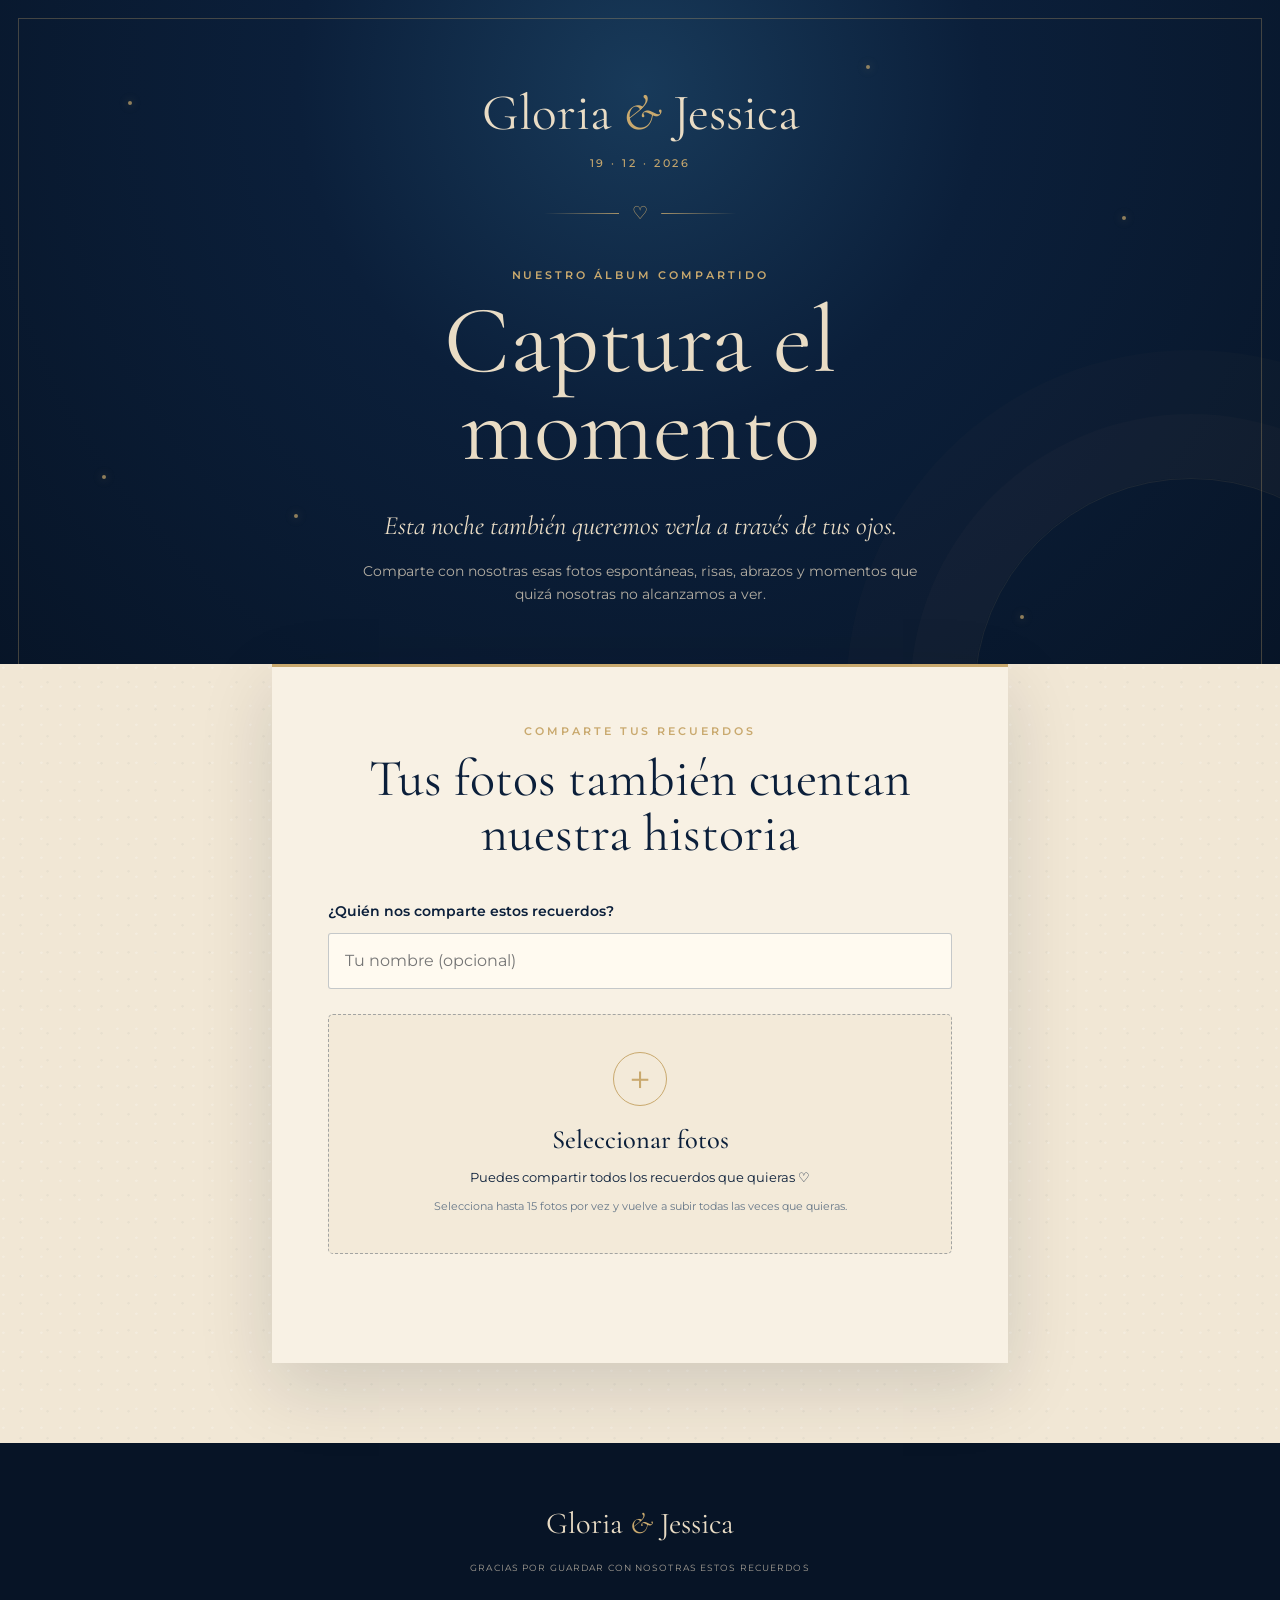
==== fotos/index.html @ 42f5b8b1 "Página Fotos Se agrega la página para subir fotos." ====
<!doctype html>
<html lang="es">
<head>
  <meta charset="utf-8">
  <meta name="viewport" content="width=device-width, initial-scale=1">
  <meta name="theme-color" content="#0B1F3A">
  <meta name="description" content="Comparte tus fotos de la boda de Gloria y Jessica.">
  <title>Comparte tus fotos | Gloria &amp; Jessica</title>
  <link rel="icon" href="../assets/favicon.svg" type="image/svg+xml">
  <link rel="preconnect" href="https://fonts.googleapis.com">
  <link rel="preconnect" href="https://fonts.gstatic.com" crossorigin>
  <link href="https://fonts.googleapis.com/css2?family=Cormorant+Garamond:ital,wght@0,400;0,500;0,600;1,400&amp;family=Montserrat:wght@300;400;500;600&amp;display=swap" rel="stylesheet">
  <link rel="stylesheet" href="styles.css">
</head>
<body>
  <main>
    <header class="photo-hero">
      <div class="stars" aria-hidden="true"><i></i><i></i><i></i><i></i><i></i><i></i></div>
      <div class="hero-content">
        <p class="names">Gloria <span>&amp;</span> Jessica</p>
        <p class="date">19 · 12 · 2026</p>
        <div class="ornament" aria-hidden="true"><span></span><b>♡</b><span></span></div>
        <p class="eyebrow">Nuestro álbum compartido</p>
        <h1>Captura el momento</h1>
        <p class="hero-lead">Esta noche también queremos verla a través de tus ojos.</p>
        <p>Comparte con nosotras esas fotos espontáneas, risas, abrazos y momentos que quizá nosotras no alcanzamos a ver.</p>
      </div>
    </header>

    <section class="upload-section" aria-labelledby="upload-title">
      <div id="upload-card" class="upload-card">
        <div id="selection-view">
          <p class="eyebrow">Comparte tus recuerdos</p>
          <h2 id="upload-title">Tus fotos también cuentan nuestra historia</h2>

          <div class="field">
            <label for="guest-name">¿Quién nos comparte estos recuerdos?</label>
            <input id="guest-name" type="text" maxlength="80" autocomplete="name" placeholder="Tu nombre (opcional)">
          </div>

          <label id="picker" class="photo-picker" for="photo-input">
            <input id="photo-input" type="file" accept="image/jpeg,image/png,image/webp,.jpg,.jpeg,.png,.webp" multiple>
            <span class="picker-icon" aria-hidden="true">＋</span>
            <strong>Seleccionar fotos</strong>
            <span>Puedes compartir todos los recuerdos que quieras ♡</span>
            <small>Selecciona hasta 15 fotos por vez y vuelve a subir todas las veces que quieras.</small>
          </label>

          <div id="selection-message" class="message" role="status" aria-live="polite"></div>

          <div id="preview-section" hidden>
            <div class="preview-heading">
              <h3 id="selected-count">0 fotos seleccionadas</h3>
              <button id="clear-all" class="text-button" type="button">Quitar todas</button>
            </div>
            <div id="preview-grid" class="preview-grid"></div>
            <button id="upload-button" class="button button-primary" type="button" disabled>Subir nuestros recuerdos</button>
          </div>
        </div>

        <div id="progress-view" class="state-view" hidden aria-live="polite">
          <div class="heart-mark" aria-hidden="true">♡</div>
          <h2>Guardando recuerdos... ♡</h2>
          <p id="progress-file">Preparando tus fotografías</p>
          <div class="progress-track" role="progressbar" aria-label="Progreso de carga" aria-valuemin="0" aria-valuemax="100" aria-valuenow="0">
            <span id="progress-bar"></span>
          </div>
          <strong id="progress-count">0 de 0</strong>
        </div>

        <div id="result-view" class="state-view" hidden aria-live="polite">
          <div class="heart-mark" aria-hidden="true">♡</div>
          <h2 id="result-title"></h2>
          <p id="result-message"></p>
          <p id="result-signature" class="signature"></p>
          <div id="result-summary" class="result-summary"></div>
          <div id="failed-list" class="failed-list"></div>
          <div class="result-actions">
            <button id="retry-button" class="button button-primary" type="button" hidden></button>
            <button id="more-button" class="button button-secondary" type="button">Subir más fotos</button>
          </div>
        </div>
      </div>
    </section>
  </main>

  <footer><p>Gloria <span>&amp;</span> Jessica</p><small>Gracias por guardar con nosotras estos recuerdos</small></footer>
  <script src="script.js"></script>
</body>
</html>
---- fotos/styles.css ----
:root {
  --navy: #0B1F3A;
  --navy-dark: #071426;
  --navy-light: #183A5A;
  --champagne: #C9A96E;
  --ivory: #E9DCC5;
  --cream: #F1E7D5;
  --paper: #F8F1E4;
  --muted: #667788;
  --danger: #934747;
  --serif: "Cormorant Garamond", Georgia, serif;
  --sans: "Montserrat", Arial, sans-serif;
  --shadow: 0 24px 70px rgba(7,20,38,.14);
}

* { box-sizing: border-box; }
html { scroll-behavior: smooth; }
body { margin: 0; min-width: 320px; color: var(--navy); background: var(--cream); font-family: var(--sans); line-height: 1.65; }
button, input { font: inherit; }
button, label { -webkit-tap-highlight-color: transparent; }
[hidden] { display: none !important; }
:focus-visible { outline: 3px solid var(--champagne); outline-offset: 4px; }

.photo-hero { position: relative; isolation: isolate; min-height: 40rem; display: grid; place-items: center; overflow: hidden; padding: 5rem 1.4rem 7rem; color: var(--ivory); text-align: center; background: radial-gradient(circle at 50% 12%, #183a5a 0, var(--navy) 38%, var(--navy-dark) 100%); }
.photo-hero::before { content: ""; position: absolute; z-index: -1; inset: 18px; border: 1px solid rgba(201,169,110,.3); pointer-events: none; }
.photo-hero::after { content: ""; position: absolute; z-index: -1; right: -8rem; bottom: -12rem; width: 27rem; height: 27rem; border: 1px solid rgba(201,169,110,.1); border-radius: 50%; box-shadow: 0 0 0 4rem rgba(201,169,110,.025), 0 0 0 8rem rgba(201,169,110,.02); }
.hero-content { max-width: 44rem; }
.names { margin: 0; font-family: var(--serif); font-size: clamp(2.1rem, 10vw, 3.2rem); line-height: 1; }.names span { color: var(--champagne); font-style: italic; }
.date { margin: 1rem 0; color: var(--champagne); font-size: .66rem; font-weight: 500; letter-spacing: .24em; }
.ornament { display: flex; max-width: 12rem; align-items: center; gap: .8rem; margin: 1.6rem auto 2.4rem; color: var(--champagne); }.ornament span { height: 1px; flex: 1; background: linear-gradient(90deg, transparent, rgba(201,169,110,.8)); }.ornament span:last-child { transform: scaleX(-1); }.ornament b { font-size: 1.15rem; font-weight: 400; }
.eyebrow { margin: 0 0 .75rem; color: var(--champagne); font-size: .66rem; font-weight: 600; letter-spacing: .28em; text-transform: uppercase; }
h1, h2, h3 { font-family: var(--serif); font-weight: 400; }
h1 { margin: 0; font-size: clamp(3.4rem, 15vw, 6rem); line-height: .92; }
.hero-lead { margin: 2rem auto .7rem; color: var(--ivory); font-family: var(--serif); font-size: clamp(1.3rem, 5vw, 1.65rem); font-style: italic; }
.hero-content > p:last-child { max-width: 35rem; margin: 0 auto; color: rgba(233,220,197,.76); font-size: .86rem; }
.stars i { position: absolute; width: 4px; height: 4px; border-radius: 50%; background: rgba(201,169,110,.7); box-shadow: 0 0 10px rgba(201,169,110,.4); }.stars i:nth-child(1){top:14%;left:10%}.stars i:nth-child(2){top:30%;right:12%}.stars i:nth-child(3){top:66%;left:8%}.stars i:nth-child(4){bottom:14%;right:20%}.stars i:nth-child(5){top:9%;right:32%}.stars i:nth-child(6){bottom:28%;left:23%}

.upload-section { position: relative; padding: 0 1rem 5rem; background-color: var(--cream); background-image: radial-gradient(circle at 18% 20%, rgba(255,255,255,.22) 0 1px, transparent 1.5px), radial-gradient(circle at 76% 68%, rgba(11,31,58,.035) 0 1px, transparent 1.5px); background-size: 19px 19px, 27px 27px; }
.upload-card { position: relative; z-index: 2; max-width: 46rem; min-height: 24rem; margin: -3.5rem auto 0; padding: clamp(1.35rem, 5vw, 3.5rem); border-top: 3px solid var(--champagne); background: var(--paper); box-shadow: var(--shadow); }
.upload-card h2 { max-width: 35rem; margin: .2rem auto 2.4rem; text-align: center; font-size: clamp(2rem, 9vw, 3.25rem); line-height: 1.05; }
.upload-card > div > .eyebrow { text-align: center; }
.field { margin-bottom: 1.6rem; }.field label { display: block; margin-bottom: .65rem; font-size: .86rem; font-weight: 600; }.field input { width: 100%; min-height: 52px; padding: .85rem 1rem; color: var(--navy); border: 1px solid rgba(102,119,136,.38); border-radius: 3px; background: #fffaf0; }.field input:focus { border-color: var(--champagne); box-shadow: 0 0 0 3px rgba(201,169,110,.15); outline: none; }
.photo-picker { display: flex; min-height: 15rem; flex-direction: column; align-items: center; justify-content: center; padding: 1.6rem 1rem; border: 1px dashed rgba(11,31,58,.34); border-radius: 5px; background: rgba(233,220,197,.32); text-align: center; cursor: pointer; transition: border-color .2s, background .2s, transform .2s; }.photo-picker:hover { border-color: var(--champagne); background: rgba(233,220,197,.52); transform: translateY(-2px); }.photo-picker.disabled { opacity: .55; pointer-events: none; }.photo-picker input { position: absolute; width: 1px; height: 1px; overflow: hidden; clip-path: inset(50%); }.picker-icon { display: grid; width: 54px; height: 54px; place-items: center; margin-bottom: .8rem; color: var(--champagne); border: 1px solid var(--champagne); border-radius: 50%; font-family: var(--serif); font-size: 2rem; }.photo-picker strong { font-family: var(--serif); font-size: 1.65rem; font-weight: 500; }.photo-picker > span:not(.picker-icon) { margin-top: .25rem; font-size: .8rem; }.photo-picker small { max-width: 26rem; margin-top: .65rem; color: var(--muted); font-size: .68rem; }
.message { min-height: 1.5rem; margin: .9rem 0; color: var(--danger); font-size: .78rem; text-align: center; }.message strong { display: block; }.message span { display: block; color: var(--muted); }
.preview-heading { display: flex; align-items: center; justify-content: space-between; gap: 1rem; margin: 1.6rem 0 1rem; }.preview-heading h3 { margin: 0; font-family: var(--sans); font-size: .82rem; font-weight: 600; }.text-button { min-height: 44px; padding: .4rem 0; color: var(--muted); border: 0; background: transparent; cursor: pointer; font-size: .72rem; text-decoration: underline; text-underline-offset: 3px; }
.preview-grid { display: grid; grid-template-columns: repeat(3, 1fr); gap: .55rem; margin-bottom: 1.4rem; }.preview-item { position: relative; min-width: 0; aspect-ratio: 1; overflow: hidden; border-radius: 4px; background: var(--ivory); }.preview-item img { width: 100%; height: 100%; display: block; object-fit: cover; }.preview-item.invalid { display: grid; place-items: center; padding: .5rem; color: var(--danger); border: 1px solid rgba(147,71,71,.4); font-size: .6rem; text-align: center; }.preview-item.invalid img { position: absolute; inset: 0; opacity: .22; }.preview-item.invalid > span:not(.preview-name) { position: relative; z-index: 1; max-width: 80%; font-weight: 600; }.preview-item button { position: absolute; z-index: 3; top: 5px; right: 5px; width: 34px; height: 34px; padding: 0; color: white; border: 1px solid rgba(255,255,255,.7); border-radius: 50%; background: rgba(7,20,38,.82); cursor: pointer; font-size: 1.2rem; line-height: 1; }.preview-name { position: absolute; z-index: 2; right: 0; bottom: 0; left: 0; overflow: hidden; padding: .7rem .35rem .3rem; color: white; background: linear-gradient(transparent, rgba(7,20,38,.78)); font-size: .55rem; text-overflow: ellipsis; white-space: nowrap; }
.button { width: 100%; min-height: 52px; display: inline-flex; align-items: center; justify-content: center; padding: .85rem 1.3rem; border: 1px solid transparent; border-radius: 3px; cursor: pointer; font-size: .7rem; font-weight: 600; letter-spacing: .09em; text-transform: uppercase; transition: transform .2s, opacity .2s, background .2s; }.button:hover:not(:disabled) { transform: translateY(-2px); }.button:disabled { cursor: not-allowed; opacity: .5; }.button-primary { color: var(--paper); background: var(--navy); }.button-primary:hover:not(:disabled) { background: var(--navy-light); }.button-secondary { color: var(--navy); border-color: rgba(11,31,58,.3); background: transparent; }
.state-view { display: flex; min-height: 27rem; flex-direction: column; align-items: center; justify-content: center; text-align: center; }.state-view h2 { margin: .6rem 0; font-size: clamp(2.2rem, 10vw, 3.5rem); line-height: 1.05; }.state-view > p { max-width: 31rem; color: var(--muted); }.heart-mark { display: grid; width: 58px; height: 58px; place-items: center; color: var(--champagne); border: 1px solid var(--champagne); border-radius: 50%; font-size: 1.65rem; }
.progress-track { width: min(100%, 30rem); height: 8px; overflow: hidden; margin: 1.4rem 0 .8rem; border-radius: 99px; background: var(--ivory); }.progress-track span { display: block; width: 0; height: 100%; border-radius: inherit; background: linear-gradient(90deg, var(--champagne), #dbc28e); transition: width .3s ease; }.state-view > strong { color: var(--navy); font-size: .78rem; }
.signature { color: var(--navy) !important; font-family: var(--serif); font-size: 1.4rem; font-style: italic; }.result-summary { width: min(100%, 25rem); margin: 1rem auto; }.result-summary p { display: flex; justify-content: space-between; margin: 0; padding: .55rem 0; border-bottom: 1px solid rgba(201,169,110,.35); font-size: .8rem; }.result-summary strong { color: var(--navy); }.failed-list { width: min(100%, 28rem); margin: .2rem 0 1.2rem; text-align: left; }.failed-list p { overflow: hidden; margin: .35rem 0; color: var(--danger); font-size: .72rem; text-overflow: ellipsis; white-space: nowrap; }.result-actions { width: min(100%, 25rem); display: grid; gap: .7rem; }
footer { padding: 3.5rem 1.5rem; color: rgba(233,220,197,.7); background: var(--navy-dark); text-align: center; }footer p { margin: 0; color: var(--ivory); font-family: var(--serif); font-size: 1.9rem; }footer span { color: var(--champagne); font-style: italic; }footer small { display: block; margin-top: .7rem; font-size: .58rem; letter-spacing: .12em; text-transform: uppercase; }

@media (min-width: 560px) { .preview-grid { grid-template-columns: repeat(4, 1fr); gap: .75rem; }.upload-section { padding-right: 1.5rem; padding-left: 1.5rem; } }
@media (min-width: 900px) { .photo-hero { min-height: 45rem; }.preview-grid { grid-template-columns: repeat(5, 1fr); } }
@media (prefers-reduced-motion: reduce) { html { scroll-behavior: auto; } *, *::before, *::after { transition-duration: .01ms !important; } }
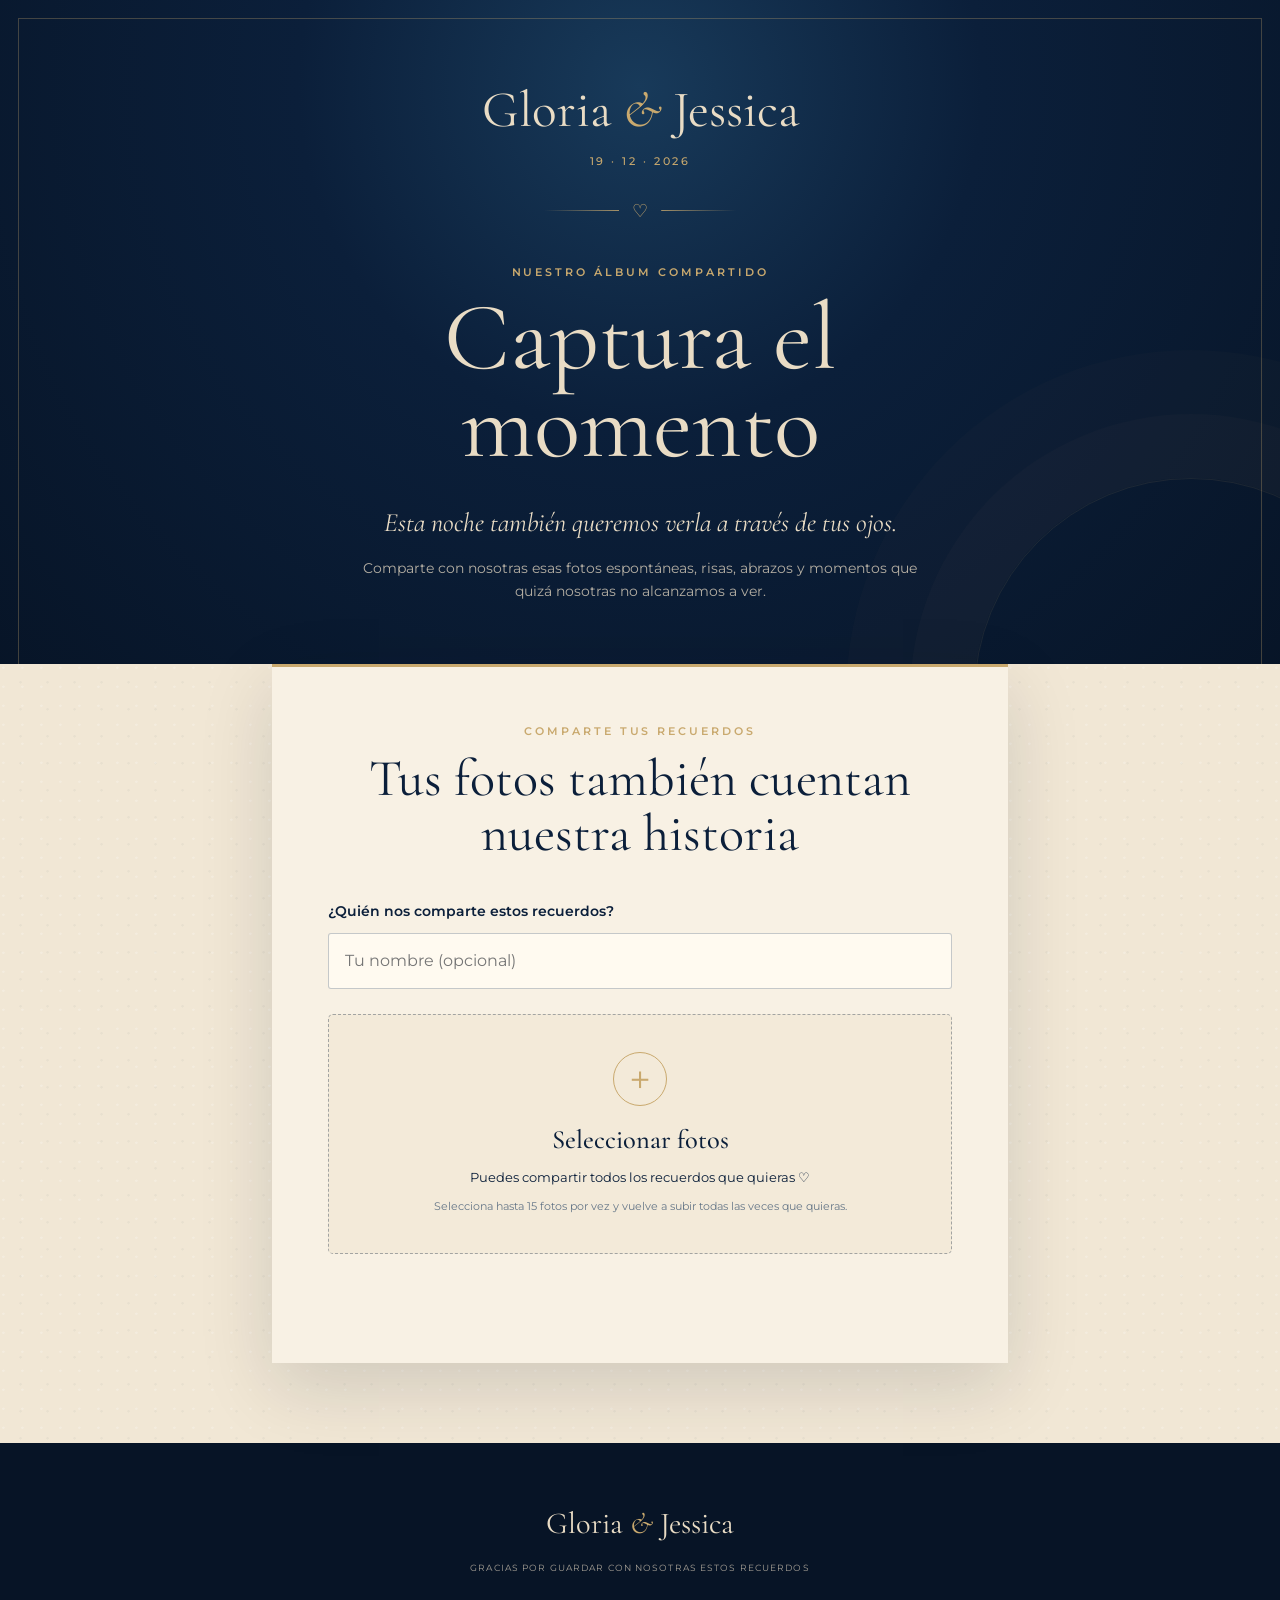
==== commit c0bac128: "Más burbujas" ====
--- a/fotos/index.html
+++ b/fotos/index.html
@@ -15,7 +15,7 @@
 <body>
   <main>
     <header class="photo-hero">
-      <div class="stars" aria-hidden="true"><i></i><i></i><i></i><i></i><i></i><i></i></div>
+      <div class="stars" aria-hidden="true"><i></i><i></i><i></i><i></i><i></i><i></i><i></i><i></i><i></i><i></i><i></i><i></i><i></i><i></i></div>
       <div class="hero-content">
         <p class="names">Gloria <span>&amp;</span> Jessica</p>
         <p class="date">19 · 12 · 2026</p>
--- a/fotos/styles.css
+++ b/fotos/styles.css
@@ -24,7 +24,7 @@
 .photo-hero { position: relative; isolation: isolate; min-height: 40rem; display: grid; place-items: center; overflow: hidden; padding: 5rem 1.4rem 7rem; color: var(--ivory); text-align: center; background: radial-gradient(circle at 50% 12%, #183a5a 0, var(--navy) 38%, var(--navy-dark) 100%); }
 .photo-hero::before { content: ""; position: absolute; z-index: -1; inset: 18px; border: 1px solid rgba(201,169,110,.3); pointer-events: none; }
 .photo-hero::after { content: ""; position: absolute; z-index: -1; right: -8rem; bottom: -12rem; width: 27rem; height: 27rem; border: 1px solid rgba(201,169,110,.1); border-radius: 50%; box-shadow: 0 0 0 4rem rgba(201,169,110,.025), 0 0 0 8rem rgba(201,169,110,.02); }
-.hero-content { max-width: 44rem; }
+.hero-content { position: relative; z-index: 1; max-width: 44rem; }
 .names { margin: 0; font-family: var(--serif); font-size: clamp(2.1rem, 10vw, 3.2rem); line-height: 1; }.names span { color: var(--champagne); font-style: italic; }
 .date { margin: 1rem 0; color: var(--champagne); font-size: .66rem; font-weight: 500; letter-spacing: .24em; }
 .ornament { display: flex; max-width: 12rem; align-items: center; gap: .8rem; margin: 1.6rem auto 2.4rem; color: var(--champagne); }.ornament span { height: 1px; flex: 1; background: linear-gradient(90deg, transparent, rgba(201,169,110,.8)); }.ornament span:last-child { transform: scaleX(-1); }.ornament b { font-size: 1.15rem; font-weight: 400; }
@@ -33,7 +33,10 @@
 h1 { margin: 0; font-size: clamp(3.4rem, 15vw, 6rem); line-height: .92; }
 .hero-lead { margin: 2rem auto .7rem; color: var(--ivory); font-family: var(--serif); font-size: clamp(1.3rem, 5vw, 1.65rem); font-style: italic; }
 .hero-content > p:last-child { max-width: 35rem; margin: 0 auto; color: rgba(233,220,197,.76); font-size: .86rem; }
-.stars i { position: absolute; width: 4px; height: 4px; border-radius: 50%; background: rgba(201,169,110,.7); box-shadow: 0 0 10px rgba(201,169,110,.4); }.stars i:nth-child(1){top:14%;left:10%}.stars i:nth-child(2){top:30%;right:12%}.stars i:nth-child(3){top:66%;left:8%}.stars i:nth-child(4){bottom:14%;right:20%}.stars i:nth-child(5){top:9%;right:32%}.stars i:nth-child(6){bottom:28%;left:23%}
+.stars { position: absolute; z-index: 0; inset: 0; overflow: hidden; pointer-events: none; }
+.stars i { position: absolute; bottom: -3rem; left: var(--heart-x); color: rgba(201,169,110,.72); font-family: Georgia, serif; font-size: var(--heart-size, 1rem); font-style: normal; line-height: 1; filter: drop-shadow(0 0 7px rgba(201,169,110,.32)); animation: floating-heart var(--heart-speed, 16s) linear infinite; animation-delay: var(--heart-delay, 0s); }
+.stars i::before { content: "♡"; }
+.stars i:nth-child(1){--heart-x:5%;--heart-size:.72rem;--heart-speed:15s;--heart-delay:-4s}.stars i:nth-child(2){--heart-x:13%;--heart-size:1.05rem;--heart-speed:20s;--heart-delay:-16s}.stars i:nth-child(3){--heart-x:21%;--heart-size:.58rem;--heart-speed:14s;--heart-delay:-9s}.stars i:nth-child(4){--heart-x:29%;--heart-size:1.25rem;--heart-speed:21s;--heart-delay:-20s}.stars i:nth-child(5){--heart-x:38%;--heart-size:.8rem;--heart-speed:16s;--heart-delay:-12s}.stars i:nth-child(6){--heart-x:47%;--heart-size:.55rem;--heart-speed:13s;--heart-delay:-6s}.stars i:nth-child(7){--heart-x:55%;--heart-size:1.1rem;--heart-speed:20s;--heart-delay:-18s}.stars i:nth-child(8){--heart-x:63%;--heart-size:.7rem;--heart-speed:14s;--heart-delay:-10s}.stars i:nth-child(9){--heart-x:71%;--heart-size:1.3rem;--heart-speed:23s;--heart-delay:-23s}.stars i:nth-child(10){--heart-x:79%;--heart-size:.62rem;--heart-speed:14s;--heart-delay:-3s}.stars i:nth-child(11){--heart-x:87%;--heart-size:.95rem;--heart-speed:19s;--heart-delay:-15s}.stars i:nth-child(12){--heart-x:94%;--heart-size:.65rem;--heart-speed:15s;--heart-delay:-8s}.stars i:nth-child(13){--heart-x:33%;--heart-size:.52rem;--heart-speed:18s;--heart-delay:-2s}.stars i:nth-child(14){--heart-x:68%;--heart-size:.78rem;--heart-speed:17s;--heart-delay:-14s}
 
 .upload-section { position: relative; padding: 0 1rem 5rem; background-color: var(--cream); background-image: radial-gradient(circle at 18% 20%, rgba(255,255,255,.22) 0 1px, transparent 1.5px), radial-gradient(circle at 76% 68%, rgba(11,31,58,.035) 0 1px, transparent 1.5px); background-size: 19px 19px, 27px 27px; }
 .upload-card { position: relative; z-index: 2; max-width: 46rem; min-height: 24rem; margin: -3.5rem auto 0; padding: clamp(1.35rem, 5vw, 3.5rem); border-top: 3px solid var(--champagne); background: var(--paper); box-shadow: var(--shadow); }
@@ -52,4 +55,5 @@
 
 @media (min-width: 560px) { .preview-grid { grid-template-columns: repeat(4, 1fr); gap: .75rem; }.upload-section { padding-right: 1.5rem; padding-left: 1.5rem; } }
 @media (min-width: 900px) { .photo-hero { min-height: 45rem; }.preview-grid { grid-template-columns: repeat(5, 1fr); } }
-@media (prefers-reduced-motion: reduce) { html { scroll-behavior: auto; } *, *::before, *::after { transition-duration: .01ms !important; } }
+@keyframes floating-heart { 0% { opacity: 0; transform: translate3d(0, 2rem, 0) rotate(-5deg) scale(.7); } 12% { opacity: .78; } 48% { transform: translate3d(10px, -22rem, 0) rotate(5deg) scale(1); } 88% { opacity: .5; } 100% { opacity: 0; transform: translate3d(-7px, -48rem, 0) rotate(-3deg) scale(.82); } }
+@media (prefers-reduced-motion: reduce) { html { scroll-behavior: auto; } *, *::before, *::after { animation-duration: .01ms !important; animation-iteration-count: 1 !important; transition-duration: .01ms !important; } }
